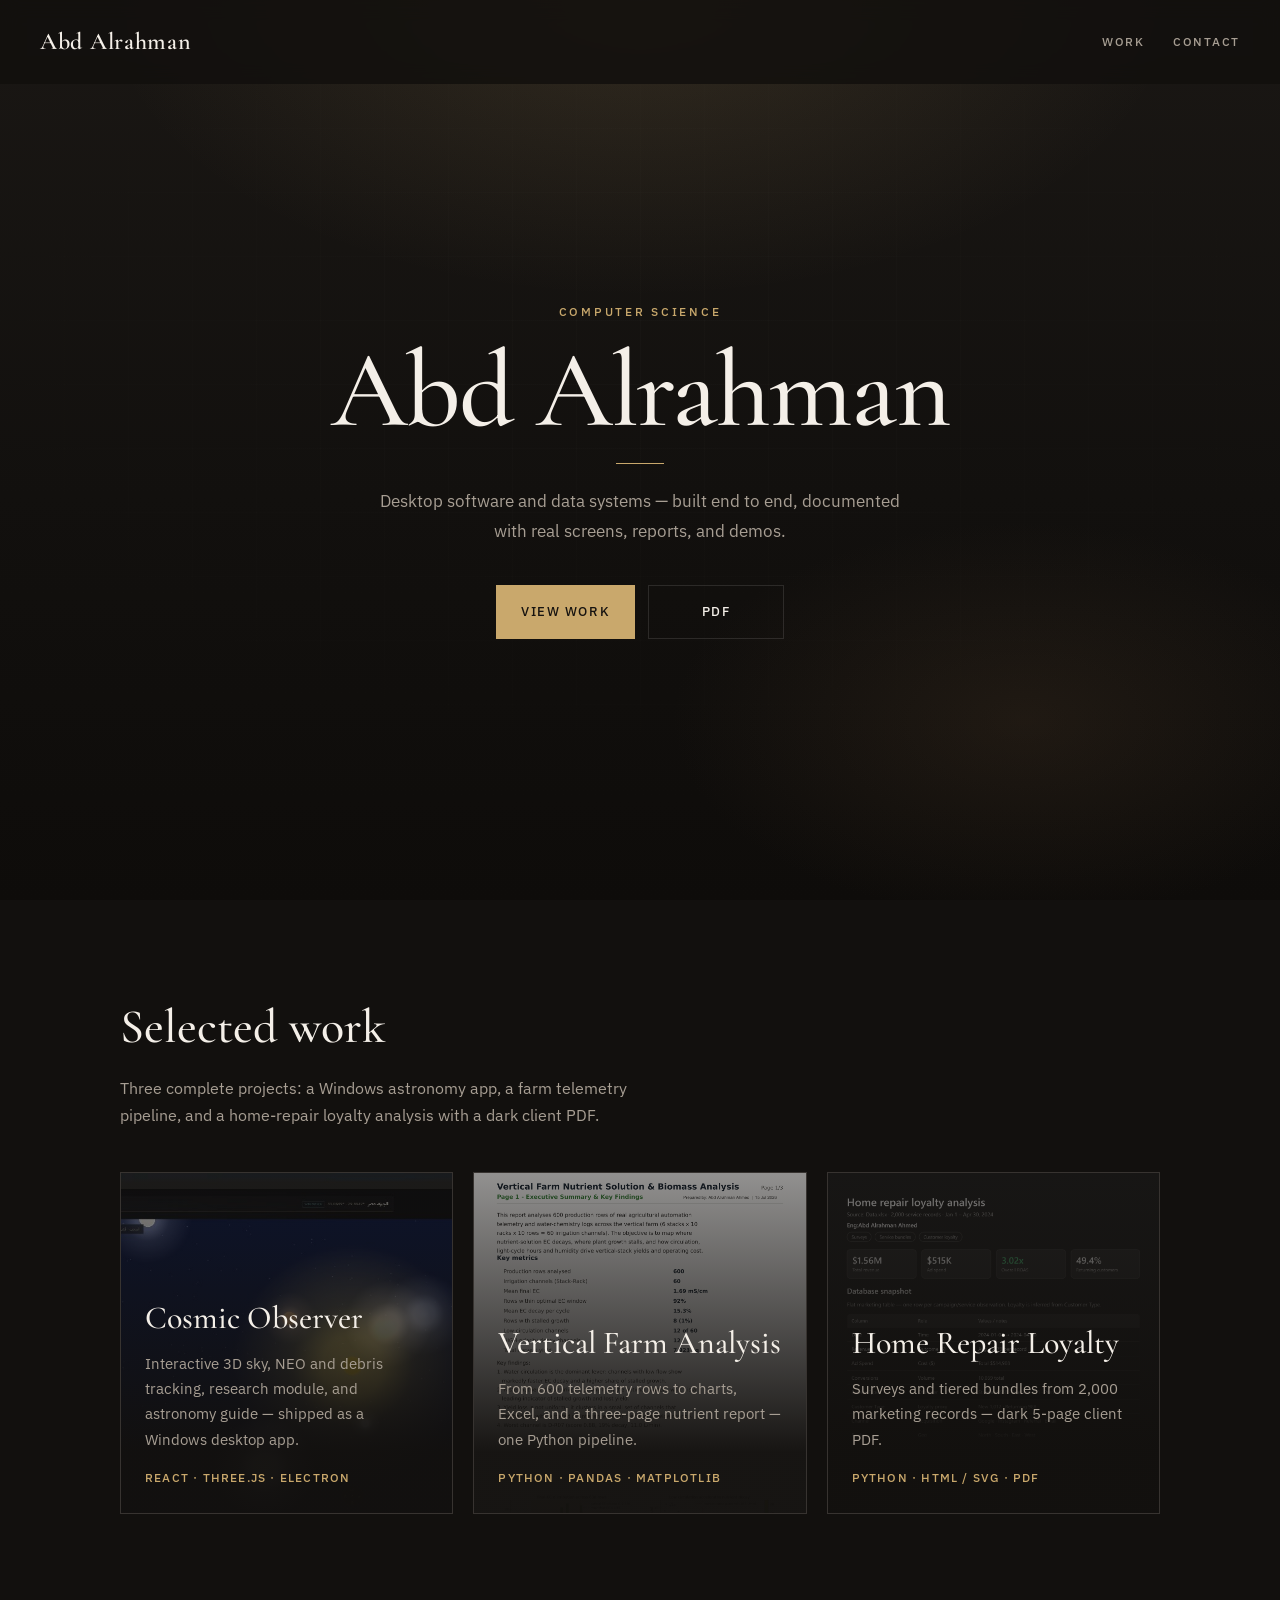
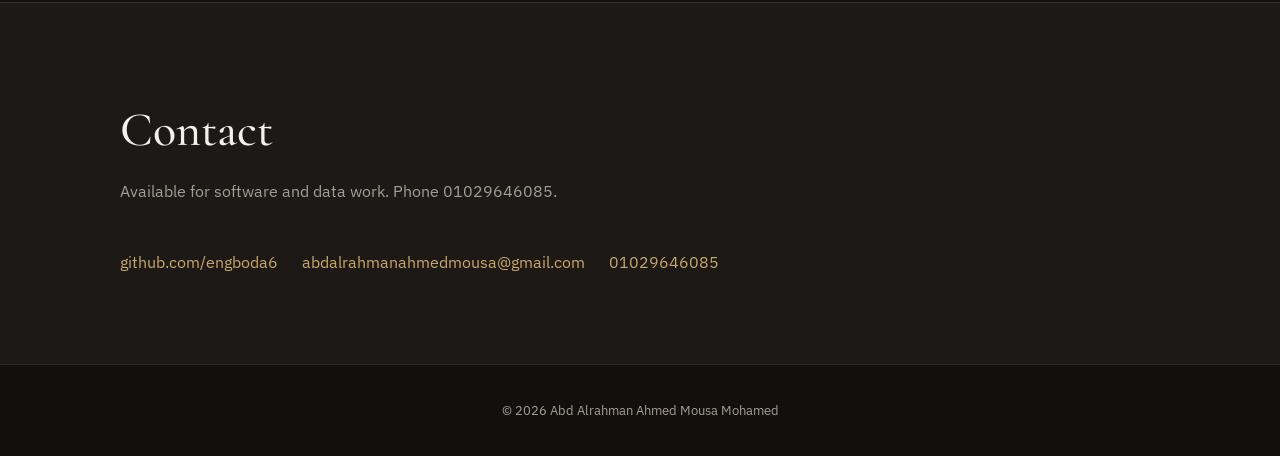
==== index.html @ b915a21d "Simplify CV PDF to skills and profile only. Remove project pages so the downloadable PDF stays a cle" ====
<!DOCTYPE html>
<html lang="en">
  <head>
    <meta charset="UTF-8" />
    <meta name="viewport" content="width=device-width, initial-scale=1.0" />
    <title>Abd Alrahman — Portfolio</title>
    <meta
      name="description"
      content="Abd Alrahman Ahmed — Computer Science. Cosmic Observer, Vertical Farm Analysis, and Home Repair Loyalty Analysis."
    />
    <link rel="stylesheet" href="assets/css/styles.css?v=5" />
  </head>
  <body>
    <header class="site-header">
      <a class="brand" href="index.html">Abd Alrahman</a>
      <nav class="nav" aria-label="Primary">
        <a href="#projects">Work</a>
        <a href="#contact">Contact</a>
      </nav>
    </header>

    <main>
      <section class="hero">
        <div class="hero-bg" aria-hidden="true"></div>
        <div class="hero-inner">
          <p class="hero-kicker">Computer Science</p>
          <h1 class="hero-brand">Abd Alrahman</h1>
          <p class="hero-lead">
            Desktop software and data systems — built end to end, documented with real screens,
            reports, and demos.
          </p>
          <div class="cta-row">
            <a class="btn btn-primary" href="#projects">View work</a>
            <a class="btn btn-ghost" href="Abd_Alrahman_CV.pdf?v=8" target="_blank" rel="noopener"
              >PDF</a
            >
          </div>
        </div>
      </section>

      <section class="section" id="projects">
        <div class="section-inner">
          <h2 class="section-title">Selected work</h2>
          <p class="section-lead">
            Three complete projects: a Windows astronomy app, a farm telemetry pipeline, and a
            home-repair loyalty analysis with a dark client PDF.
          </p>

          <div class="projects-grid projects-grid-3">
            <a class="project-link" href="projects/astronomy.html">
              <div
                class="project-visual astro has-photo"
                style="background-image: url('assets/images/astronomy/home.png')"
                aria-hidden="true"
              ></div>
              <div class="project-body">
                <h3>Cosmic Observer</h3>
                <p>
                  Interactive 3D sky, NEO and debris tracking, research module, and astronomy guide —
                  shipped as a Windows desktop app.
                </p>
                <span class="project-meta">React · Three.js · Electron</span>
              </div>
            </a>

            <a class="project-link" href="projects/data-analysis.html">
              <div
                class="project-visual data has-photo"
                style="background-image: url('assets/images/data-analysis/report-page1.png?v=3')"
                aria-hidden="true"
              ></div>
              <div class="project-body">
                <h3>Vertical Farm Analysis</h3>
                <p>
                  From 600 telemetry rows to charts, Excel, and a three-page nutrient report —
                  one Python pipeline.
                </p>
                <span class="project-meta">Python · pandas · matplotlib</span>
              </div>
            </a>

            <a class="project-link" href="projects/home-repair.html">
              <div
                class="project-visual data has-photo"
                style="background-image: url('assets/images/home-repair/page-01.png?v=1')"
                aria-hidden="true"
              ></div>
              <div class="project-body">
                <h3>Home Repair Loyalty</h3>
                <p>
                  Surveys and tiered bundles from 2,000 marketing records — dark 5-page client PDF.
                </p>
                <span class="project-meta">Python · HTML / SVG · PDF</span>
              </div>
            </a>
          </div>
        </div>
      </section>

      <section class="section contact" id="contact">
        <div class="section-inner">
          <h2 class="section-title">Contact</h2>
          <p class="section-lead">
            Available for software and data work. Phone 01029646085.
          </p>
          <div class="contact-links">
            <a href="https://github.com/engboda6" target="_blank" rel="noopener noreferrer"
              >github.com/engboda6</a
            >
            <a href="mailto:abdalrahmanahmedmousa@gmail.com">abdalrahmanahmedmousa@gmail.com</a>
            <a href="tel:+201029646085">01029646085</a>
          </div>
        </div>
      </section>
    </main>

    <footer class="site-footer">
      <p>© <span id="year"></span> Abd Alrahman Ahmed Mousa Mohamed</p>
    </footer>

    <script src="assets/js/main.js"></script>
  </body>
</html>
---- assets/css/styles.css ----
@import url("https://fonts.googleapis.com/css2?family=Cormorant+Garamond:ital,wght@0,500;0,600;1,500&family=IBM+Plex+Sans:wght@400;500;600&display=swap");

:root {
  --bg: #12100e;
  --bg-raised: #1c1916;
  --bg-soft: #26221e;
  --text: #f4efe8;
  --text-muted: #a79e93;
  --accent: #c9a86c;
  --accent-dim: rgba(201, 168, 108, 0.12);
  --line: rgba(244, 239, 232, 0.12);
  --max: 1040px;
  --font-display: "Cormorant Garamond", "Times New Roman", serif;
  --font-body: "IBM Plex Sans", "Segoe UI", sans-serif;
}

*,
*::before,
*::after {
  box-sizing: border-box;
}

html {
  scroll-behavior: smooth;
}

body {
  margin: 0;
  min-height: 100vh;
  font-family: var(--font-body);
  color: var(--text);
  background: var(--bg);
  line-height: 1.65;
  font-weight: 400;
}

img,
video {
  max-width: 100%;
  display: block;
}

a {
  color: inherit;
  text-decoration: none;
}

.site-header {
  position: fixed;
  inset: 0 0 auto;
  z-index: 20;
  display: flex;
  align-items: center;
  justify-content: space-between;
  padding: 1.35rem clamp(1.25rem, 4vw, 2.5rem);
  background: rgba(18, 16, 14, 0.85);
  backdrop-filter: blur(10px);
  border-bottom: 1px solid transparent;
}

.brand {
  font-family: var(--font-display);
  font-size: 1.5rem;
  font-weight: 600;
  letter-spacing: 0.03em;
}

.nav {
  display: flex;
  gap: 1.75rem;
  font-size: 0.78rem;
  font-weight: 500;
  letter-spacing: 0.14em;
  text-transform: uppercase;
  color: var(--text-muted);
}

.nav a:hover {
  color: var(--accent);
}

.hero {
  position: relative;
  min-height: 100vh;
  display: grid;
  place-items: center;
  padding: 7.5rem 1.5rem 5rem;
  overflow: hidden;
  isolation: isolate;
  text-align: center;
}

.hero-bg {
  position: absolute;
  inset: 0;
  z-index: -2;
  background:
    radial-gradient(ellipse 70% 55% at 50% 0%, rgba(201, 168, 108, 0.14), transparent 60%),
    radial-gradient(ellipse 50% 40% at 80% 80%, rgba(80, 60, 40, 0.25), transparent 55%),
    linear-gradient(180deg, #1a1714 0%, #12100e 55%, #0e0c0a 100%);
}

.hero-bg::after {
  content: "";
  position: absolute;
  inset: 0;
  background-image: linear-gradient(rgba(244, 239, 232, 0.03) 1px, transparent 1px),
    linear-gradient(90deg, rgba(244, 239, 232, 0.03) 1px, transparent 1px);
  background-size: 64px 64px;
  mask-image: radial-gradient(ellipse 70% 60% at 50% 40%, black, transparent);
  opacity: 0.5;
}

.stars {
  display: none;
}

.hero-inner {
  width: min(100%, 720px);
  margin: 0 auto;
  animation: fade-up 0.9s ease both;
}

@keyframes fade-up {
  from {
    opacity: 0;
    transform: translateY(14px);
  }
  to {
    opacity: 1;
    transform: translateY(0);
  }
}

.hero-kicker {
  margin: 0 0 1.1rem;
  color: var(--accent);
  font-size: 0.78rem;
  font-weight: 500;
  letter-spacing: 0.22em;
  text-transform: uppercase;
}

.hero-brand {
  font-family: var(--font-display);
  font-size: clamp(3.8rem, 11vw, 6.8rem);
  font-weight: 500;
  line-height: 0.95;
  margin: 0 0 1rem;
  letter-spacing: -0.02em;
}

.hero-brand::after {
  content: "";
  display: block;
  width: 48px;
  height: 1px;
  margin: 1.25rem auto 0;
  background: var(--accent);
}

.hero-lead {
  max-width: 34rem;
  margin: 1.4rem auto 2.4rem;
  color: var(--text-muted);
  font-size: 1.08rem;
  line-height: 1.75;
}

.cta-row {
  display: flex;
  flex-wrap: wrap;
  justify-content: center;
  gap: 0.8rem;
}

.btn {
  display: inline-flex;
  align-items: center;
  justify-content: center;
  min-width: 8.5rem;
  padding: 0.95rem 1.5rem;
  border-radius: 0;
  font-weight: 500;
  font-size: 0.82rem;
  letter-spacing: 0.12em;
  text-transform: uppercase;
  border: 1px solid transparent;
  transition: background 0.2s ease, color 0.2s ease, border-color 0.2s ease;
}

.btn-primary {
  background: var(--accent);
  color: #161310;
}

.btn-primary:hover {
  background: #d8b67c;
}

.btn-ghost {
  border-color: var(--line);
  color: var(--text);
  background: transparent;
}

.btn-ghost:hover {
  border-color: var(--accent);
  color: var(--accent);
}

.section {
  padding: 5.5rem clamp(1.25rem, 4vw, 2.5rem);
}

.section-inner {
  width: min(100%, var(--max));
  margin: 0 auto;
}

.section-title {
  font-family: var(--font-display);
  font-size: clamp(2.2rem, 4vw, 3rem);
  font-weight: 500;
  margin: 0 0 0.5rem;
}

.section-lead {
  margin: 0 0 2.75rem;
  color: var(--text-muted);
  max-width: 32rem;
  font-size: 1rem;
}

.projects-grid {
  display: grid;
  gap: 1.25rem;
}

@media (min-width: 820px) {
  .projects-grid {
    grid-template-columns: 1.1fr 0.9fr;
  }

  .projects-grid.projects-grid-3 {
    grid-template-columns: repeat(3, 1fr);
  }
}

@media (max-width: 819px) {
  .projects-grid.projects-grid-3 {
    grid-template-columns: 1fr;
  }
}

.project-link {
  display: block;
  position: relative;
  min-height: 340px;
  border: 1px solid var(--line);
  overflow: hidden;
  background: var(--bg-raised);
  transition: border-color 0.25s ease;
}

.project-link:hover {
  border-color: rgba(201, 168, 108, 0.45);
}

.project-visual {
  position: absolute;
  inset: 0;
  opacity: 0.55;
  transition: opacity 0.35s ease, transform 0.5s ease;
}

.project-link:hover .project-visual {
  opacity: 0.72;
  transform: scale(1.02);
}

.project-visual.astro,
.project-visual.data {
  background: var(--bg-soft);
}

.project-visual.has-photo {
  background-size: cover;
  background-position: top center;
  background-repeat: no-repeat;
  opacity: 0.62;
}

.project-link:hover .project-visual.has-photo {
  opacity: 0.8;
}

.project-body {
  position: relative;
  z-index: 1;
  display: flex;
  flex-direction: column;
  justify-content: flex-end;
  min-height: 340px;
  padding: 1.6rem 1.5rem;
  background: linear-gradient(to top, rgba(18, 16, 14, 0.97) 18%, rgba(18, 16, 14, 0.15) 100%);
  text-align: left;
}

.project-body h3 {
  font-family: var(--font-display);
  font-size: 2rem;
  margin: 0 0 0.4rem;
  font-weight: 500;
}

.project-body p {
  margin: 0 0 1rem;
  color: var(--text-muted);
  font-size: 0.95rem;
  max-width: 28rem;
}

.project-meta {
  color: var(--accent);
  font-size: 0.75rem;
  font-weight: 500;
  letter-spacing: 0.1em;
  text-transform: uppercase;
}

.contact {
  border-top: 1px solid var(--line);
  background: var(--bg-raised);
}

.contact-links {
  display: flex;
  flex-wrap: wrap;
  gap: 1.5rem;
  font-size: 1rem;
}

.contact-links a {
  color: var(--accent);
  border-bottom: 1px solid transparent;
}

.contact-links a:hover {
  border-bottom-color: var(--accent);
}

.site-footer {
  padding: 1.4rem;
  text-align: center;
  color: var(--text-muted);
  font-size: 0.8rem;
  border-top: 1px solid var(--line);
}

.page-hero {
  padding: 8rem clamp(1.25rem, 4vw, 2.5rem) 3.25rem;
  background: linear-gradient(180deg, #1a1714 0%, var(--bg) 100%);
  border-bottom: 1px solid var(--line);
}

.page-hero .crumb {
  color: var(--text-muted);
  font-size: 0.8rem;
  letter-spacing: 0.08em;
  text-transform: uppercase;
  margin-bottom: 1.1rem;
}

.page-hero .crumb a:hover {
  color: var(--accent);
}

.page-hero h1 {
  font-family: var(--font-display);
  font-size: clamp(2.6rem, 5vw, 3.8rem);
  margin: 0 0 1rem;
  line-height: 1.05;
  font-weight: 500;
}

.page-hero .desc {
  max-width: 40rem;
  margin: 0 0 1.5rem;
  color: var(--text-muted);
  font-size: 1.05rem;
}

.page-hero .cta-row {
  justify-content: flex-start;
}

.repo-card {
  display: block;
  padding: 1.35rem 1.4rem;
  border: 1px solid var(--line);
  background: var(--bg-raised);
  transition: border-color 0.2s ease;
}

.repo-card:hover {
  border-color: rgba(201, 168, 108, 0.45);
}

.repo-card strong {
  display: block;
  font-family: var(--font-display);
  font-size: 1.45rem;
  font-weight: 500;
  margin-bottom: 0.35rem;
}

.repo-card span {
  color: var(--text-muted);
  font-size: 0.92rem;
  word-break: break-all;
}

.note {
  margin: 1rem 0 0;
  color: var(--text-muted);
  font-size: 0.92rem;
  max-width: 42rem;
}

.note a,
a.link {
  color: var(--accent);
  font-weight: 500;
}

.note a:hover,
a.link:hover {
  text-decoration: underline;
}

.gallery img[src*=".png"] {
  object-fit: contain;
  background: #181818;
}

.content-block {
  padding: 3.25rem clamp(1.25rem, 4vw, 2.5rem) 0;
}

.content-block:last-of-type {
  padding-bottom: 4.5rem;
}

.block-inner {
  width: min(100%, var(--max));
  margin: 0 auto;
}

.block-inner h2 {
  font-family: var(--font-display);
  font-size: 2rem;
  margin: 0 0 1.25rem;
  font-weight: 500;
}

.tech-list,
.feature-list {
  display: flex;
  flex-wrap: wrap;
  gap: 0.55rem;
  list-style: none;
  margin: 0;
  padding: 0;
}

.tech-list li {
  padding: 0.4rem 0.75rem;
  border: 1px solid var(--line);
  background: transparent;
  color: var(--text-muted);
  font-size: 0.84rem;
  font-weight: 500;
}

.feature-list {
  display: grid;
  gap: 0.7rem;
}

@media (min-width: 640px) {
  .feature-list {
    grid-template-columns: 1fr 1fr;
  }
}

.feature-list li {
  padding: 0.95rem 1rem;
  border-left: 1px solid var(--accent);
  background: var(--bg-raised);
  color: var(--text-muted);
  font-size: 0.95rem;
}

.gallery {
  display: grid;
  gap: 1rem;
}

@media (min-width: 700px) {
  .gallery {
    grid-template-columns: 1fr 1fr;
  }

  .gallery.gallery-single {
    grid-template-columns: 1fr;
  }
}

.gallery.gallery-single img {
  aspect-ratio: 16 / 9;
  object-fit: cover;
  object-position: top center;
}

.gallery figure {
  margin: 0;
  border: 1px solid var(--line);
  overflow: hidden;
  background: var(--bg-raised);
}

.gallery figure:hover {
  border-color: rgba(201, 168, 108, 0.4);
}

.gallery img {
  width: 100%;
  aspect-ratio: 16 / 10;
  object-fit: cover;
  background: #1a1714;
}

.gallery figcaption {
  padding: 0.8rem 1rem;
  font-size: 0.85rem;
  color: var(--text-muted);
  border-top: 1px solid var(--line);
}

.demo-box {
  border: 1px solid var(--line);
  background: var(--bg-raised);
  overflow: hidden;
}

.demo-box video {
  width: 100%;
  aspect-ratio: 16 / 9;
  background: #0a0908;
}

.demo-fallback {
  display: grid;
  place-items: center;
  min-height: 240px;
  padding: 2rem;
  text-align: center;
  color: var(--text-muted);
}

.demo-fallback strong {
  display: block;
  color: var(--text);
  margin-bottom: 0.5rem;
  font-family: var(--font-display);
  font-size: 1.5rem;
  font-weight: 500;
}

.back-row {
  margin-top: 2rem;
}
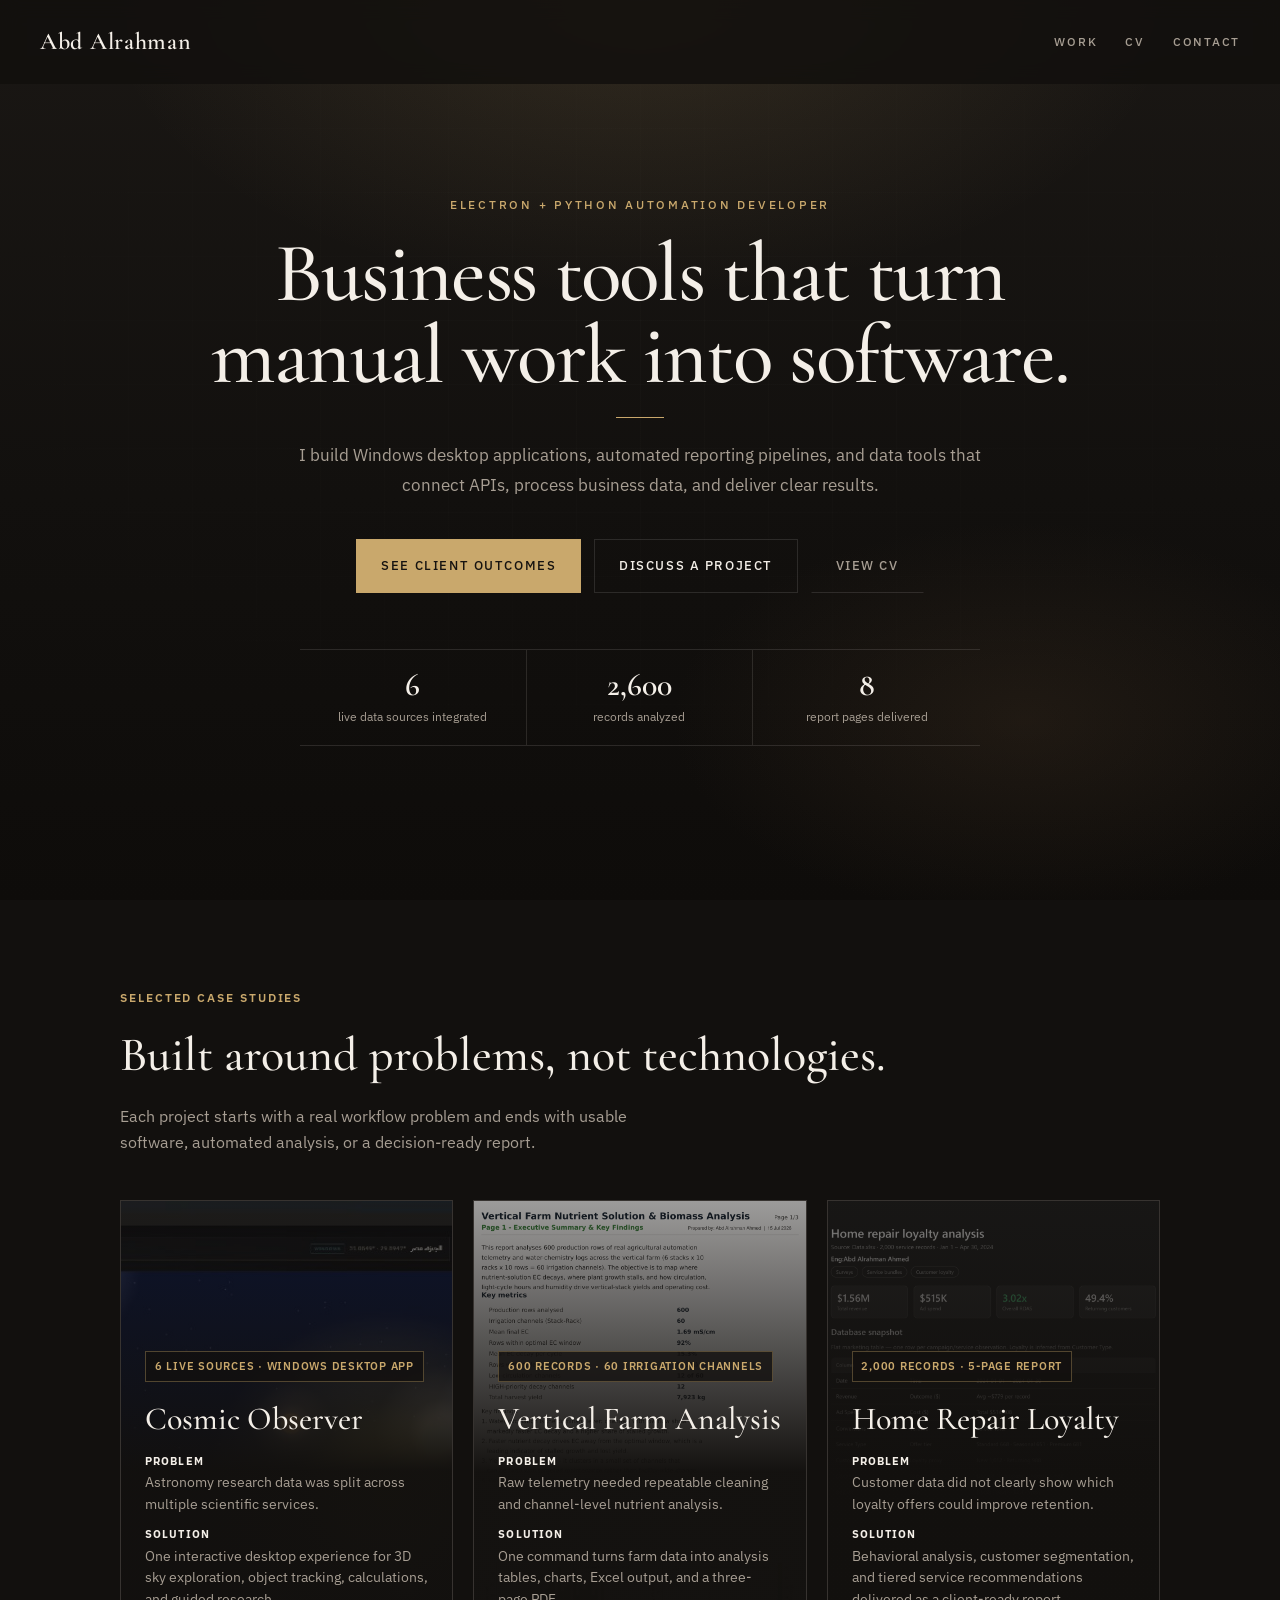
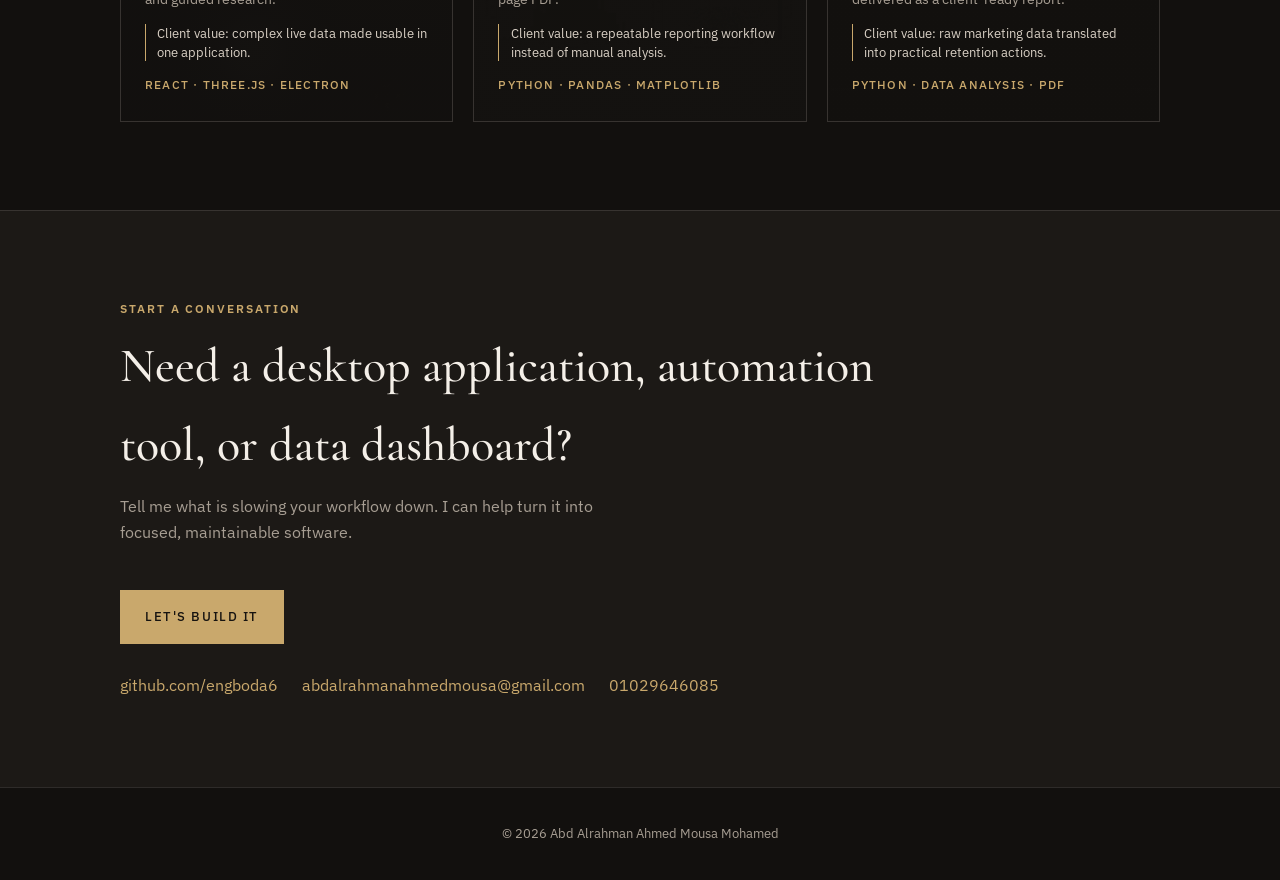
==== commit 793d246d: "Refocus portfolio on measurable client outcomes Present the work as problem-solution-result case stu" ====
--- a/index.html
+++ b/index.html
@@ -3,18 +3,29 @@
   <head>
     <meta charset="UTF-8" />
     <meta name="viewport" content="width=device-width, initial-scale=1.0" />
-    <title>Abd Alrahman — Portfolio</title>
+    <title>Abd Alrahman — Electron &amp; Python Automation Developer</title>
     <meta
       name="description"
-      content="Abd Alrahman Ahmed — Computer Science. Cosmic Observer, Vertical Farm Analysis, and Home Repair Loyalty Analysis."
+      content="Desktop applications, data automation, API integrations, and reporting tools built with Electron, Node.js, and Python."
     />
-    <link rel="stylesheet" href="assets/css/styles.css?v=5" />
+    <link rel="stylesheet" href="assets/css/styles.css?v=6" />
+    <!-- Google tag (gtag.js) -->
+    <script async src="https://www.googletagmanager.com/gtag/js?id=G-Q4Y68K6PB9"></script>
+    <script>
+      window.dataLayer = window.dataLayer || [];
+      function gtag() {
+        dataLayer.push(arguments);
+      }
+      gtag("js", new Date());
+      gtag("config", "G-Q4Y68K6PB9");
+    </script>
   </head>
   <body>
     <header class="site-header">
       <a class="brand" href="index.html">Abd Alrahman</a>
       <nav class="nav" aria-label="Primary">
         <a href="#projects">Work</a>
+        <a href="Abd_Alrahman_Job_CV.pdf?v=2" target="_blank" rel="noopener">CV</a>
         <a href="#contact">Contact</a>
       </nav>
     </header>
@@ -23,27 +34,34 @@
       <section class="hero">
         <div class="hero-bg" aria-hidden="true"></div>
         <div class="hero-inner">
-          <p class="hero-kicker">Computer Science</p>
-          <h1 class="hero-brand">Abd Alrahman</h1>
+          <p class="hero-kicker">Electron + Python Automation Developer</p>
+          <h1 class="hero-brand">Business tools that turn manual work into software.</h1>
           <p class="hero-lead">
-            Desktop software and data systems — built end to end, documented with real screens,
-            reports, and demos.
+            I build Windows desktop applications, automated reporting pipelines, and data tools
+            that connect APIs, process business data, and deliver clear results.
           </p>
           <div class="cta-row">
-            <a class="btn btn-primary" href="#projects">View work</a>
-            <a class="btn btn-ghost" href="Abd_Alrahman_CV.pdf?v=8" target="_blank" rel="noopener"
-              >PDF</a
+            <a class="btn btn-primary" href="#projects">See client outcomes</a>
+            <a class="btn btn-ghost" href="#contact">Discuss a project</a>
+            <a class="btn btn-text" href="Abd_Alrahman_Job_CV.pdf?v=2" target="_blank" rel="noopener"
+              >View CV</a
             >
+          </div>
+          <div class="proof-grid" aria-label="Project results">
+            <div><strong>6</strong><span>live data sources integrated</span></div>
+            <div><strong>2,600</strong><span>records analyzed</span></div>
+            <div><strong>8</strong><span>report pages delivered</span></div>
           </div>
         </div>
       </section>
 
       <section class="section" id="projects">
         <div class="section-inner">
-          <h2 class="section-title">Selected work</h2>
+          <p class="section-eyebrow">Selected case studies</p>
+          <h2 class="section-title">Built around problems, not technologies.</h2>
           <p class="section-lead">
-            Three complete projects: a Windows astronomy app, a farm telemetry pipeline, and a
-            home-repair loyalty analysis with a dark client PDF.
+            Each project starts with a real workflow problem and ends with usable software,
+            automated analysis, or a decision-ready report.
           </p>
 
           <div class="projects-grid projects-grid-3">
@@ -54,11 +72,11 @@
                 aria-hidden="true"
               ></div>
               <div class="project-body">
+                <span class="project-outcome">6 live sources · Windows desktop app</span>
                 <h3>Cosmic Observer</h3>
-                <p>
-                  Interactive 3D sky, NEO and debris tracking, research module, and astronomy guide —
-                  shipped as a Windows desktop app.
-                </p>
+                <p><strong>Problem</strong> Astronomy research data was split across multiple scientific services.</p>
+                <p><strong>Solution</strong> One interactive desktop experience for 3D sky exploration, object tracking, calculations, and guided research.</p>
+                <span class="project-value">Client value: complex live data made usable in one application.</span>
                 <span class="project-meta">React · Three.js · Electron</span>
               </div>
             </a>
@@ -70,11 +88,11 @@
                 aria-hidden="true"
               ></div>
               <div class="project-body">
+                <span class="project-outcome">600 records · 60 irrigation channels</span>
                 <h3>Vertical Farm Analysis</h3>
-                <p>
-                  From 600 telemetry rows to charts, Excel, and a three-page nutrient report —
-                  one Python pipeline.
-                </p>
+                <p><strong>Problem</strong> Raw telemetry needed repeatable cleaning and channel-level nutrient analysis.</p>
+                <p><strong>Solution</strong> One command turns farm data into analysis tables, charts, Excel output, and a three-page PDF.</p>
+                <span class="project-value">Client value: a repeatable reporting workflow instead of manual analysis.</span>
                 <span class="project-meta">Python · pandas · matplotlib</span>
               </div>
             </a>
@@ -86,11 +104,12 @@
                 aria-hidden="true"
               ></div>
               <div class="project-body">
+                <span class="project-outcome">2,000 records · 5-page report</span>
                 <h3>Home Repair Loyalty</h3>
-                <p>
-                  Surveys and tiered bundles from 2,000 marketing records — dark 5-page client PDF.
-                </p>
-                <span class="project-meta">Python · HTML / SVG · PDF</span>
+                <p><strong>Problem</strong> Customer data did not clearly show which loyalty offers could improve retention.</p>
+                <p><strong>Solution</strong> Behavioral analysis, customer segmentation, and tiered service recommendations delivered as a client-ready report.</p>
+                <span class="project-value">Client value: raw marketing data translated into practical retention actions.</span>
+                <span class="project-meta">Python · Data Analysis · PDF</span>
               </div>
             </a>
           </div>
@@ -99,10 +118,17 @@
 
       <section class="section contact" id="contact">
         <div class="section-inner">
-          <h2 class="section-title">Contact</h2>
+          <p class="section-eyebrow">Start a conversation</p>
+          <h2 class="section-title">Need a desktop application, automation tool, or data dashboard?</h2>
           <p class="section-lead">
-            Available for software and data work. Phone 01029646085.
+            Tell me what is slowing your workflow down. I can help turn it into focused,
+            maintainable software.
           </p>
+          <a
+            class="btn btn-primary contact-cta"
+            href="mailto:abdalrahmanahmedmousa@gmail.com?subject=Project%20inquiry"
+            >Let's build it</a
+          >
           <div class="contact-links">
             <a href="https://github.com/engboda6" target="_blank" rel="noopener noreferrer"
               >github.com/engboda6</a
--- a/assets/css/styles.css
+++ b/assets/css/styles.css
@@ -116,7 +116,7 @@
 }
 
 .hero-inner {
-  width: min(100%, 720px);
+  width: min(100%, 900px);
   margin: 0 auto;
   animation: fade-up 0.9s ease both;
 }
@@ -143,9 +143,9 @@
 
 .hero-brand {
   font-family: var(--font-display);
-  font-size: clamp(3.8rem, 11vw, 6.8rem);
-  font-weight: 500;
-  line-height: 0.95;
+  font-size: clamp(3.25rem, 7vw, 5.25rem);
+  font-weight: 500;
+  line-height: 0.98;
   margin: 0 0 1rem;
   letter-spacing: -0.02em;
 }
@@ -160,7 +160,7 @@
 }
 
 .hero-lead {
-  max-width: 34rem;
+  max-width: 43rem;
   margin: 1.4rem auto 2.4rem;
   color: var(--text-muted);
   font-size: 1.08rem;
@@ -209,6 +209,54 @@
   color: var(--accent);
 }
 
+.btn-text {
+  min-width: auto;
+  color: var(--text-muted);
+  border-bottom-color: var(--line);
+}
+
+.btn-text:hover {
+  color: var(--accent);
+  border-bottom-color: var(--accent);
+}
+
+.proof-grid {
+  display: grid;
+  grid-template-columns: repeat(3, 1fr);
+  max-width: 680px;
+  margin: 3.5rem auto 0;
+  border-top: 1px solid var(--line);
+  border-bottom: 1px solid var(--line);
+}
+
+.proof-grid div {
+  padding: 1.2rem 1rem;
+  border-right: 1px solid var(--line);
+}
+
+.proof-grid div:last-child {
+  border-right: 0;
+}
+
+.proof-grid strong,
+.proof-grid span {
+  display: block;
+}
+
+.proof-grid strong {
+  color: var(--text);
+  font-family: var(--font-display);
+  font-size: 2rem;
+  font-weight: 600;
+  line-height: 1;
+}
+
+.proof-grid span {
+  margin-top: 0.35rem;
+  color: var(--text-muted);
+  font-size: 0.74rem;
+}
+
 .section {
   padding: 5.5rem clamp(1.25rem, 4vw, 2.5rem);
 }
@@ -225,6 +273,15 @@
   margin: 0 0 0.5rem;
 }
 
+.section-eyebrow {
+  margin: 0 0 0.5rem;
+  color: var(--accent);
+  font-size: 0.75rem;
+  font-weight: 600;
+  letter-spacing: 0.16em;
+  text-transform: uppercase;
+}
+
 .section-lead {
   margin: 0 0 2.75rem;
   color: var(--text-muted);
@@ -256,7 +313,7 @@
 .project-link {
   display: block;
   position: relative;
-  min-height: 340px;
+  min-height: 520px;
   border: 1px solid var(--line);
   overflow: hidden;
   background: var(--bg-raised);
@@ -301,9 +358,9 @@
   display: flex;
   flex-direction: column;
   justify-content: flex-end;
-  min-height: 340px;
+  min-height: 520px;
   padding: 1.6rem 1.5rem;
-  background: linear-gradient(to top, rgba(18, 16, 14, 0.97) 18%, rgba(18, 16, 14, 0.15) 100%);
+  background: linear-gradient(to top, rgba(18, 16, 14, 0.99) 48%, rgba(18, 16, 14, 0.08) 100%);
   text-align: left;
 }
 
@@ -315,10 +372,43 @@
 }
 
 .project-body p {
-  margin: 0 0 1rem;
-  color: var(--text-muted);
-  font-size: 0.95rem;
+  margin: 0 0 0.7rem;
+  color: var(--text-muted);
+  font-size: 0.86rem;
+  line-height: 1.55;
   max-width: 28rem;
+}
+
+.project-body p strong {
+  display: block;
+  margin-bottom: 0.15rem;
+  color: var(--text);
+  font-size: 0.7rem;
+  letter-spacing: 0.1em;
+  text-transform: uppercase;
+}
+
+.project-outcome {
+  align-self: flex-start;
+  margin-bottom: 0.7rem;
+  padding: 0.35rem 0.55rem;
+  color: var(--accent);
+  background: rgba(18, 16, 14, 0.8);
+  border: 1px solid rgba(201, 168, 108, 0.35);
+  font-size: 0.67rem;
+  font-weight: 600;
+  letter-spacing: 0.07em;
+  text-transform: uppercase;
+}
+
+.project-value {
+  display: block;
+  margin: 0.2rem 0 0.9rem;
+  padding-left: 0.7rem;
+  color: #d9d0c5;
+  border-left: 1px solid var(--accent);
+  font-size: 0.79rem;
+  line-height: 1.45;
 }
 
 .project-meta {
@@ -339,6 +429,82 @@
   flex-wrap: wrap;
   gap: 1.5rem;
   font-size: 1rem;
+  margin-top: 1.75rem;
+}
+
+.contact .section-title {
+  max-width: 760px;
+}
+
+.contact-cta {
+  min-width: 10rem;
+}
+
+@media (max-width: 600px) {
+  .site-header {
+    padding: 1rem;
+  }
+
+  .brand {
+    font-size: 1.25rem;
+  }
+
+  .nav {
+    gap: 0.8rem;
+    font-size: 0.64rem;
+  }
+
+  .hero {
+    min-height: auto;
+    padding: 8.5rem 1.1rem 4rem;
+  }
+
+  .hero-kicker {
+    max-width: 18rem;
+    margin-inline: auto;
+    line-height: 1.6;
+  }
+
+  .hero-brand {
+    font-size: clamp(2.75rem, 14vw, 3.6rem);
+  }
+
+  .hero-lead {
+    font-size: 0.98rem;
+  }
+
+  .cta-row {
+    flex-direction: column;
+    align-items: center;
+  }
+
+  .btn {
+    width: min(100%, 19rem);
+  }
+
+  .btn-text {
+    width: auto;
+  }
+
+  .proof-grid {
+    grid-template-columns: 1fr;
+    max-width: 320px;
+    margin-top: 2.5rem;
+  }
+
+  .proof-grid div {
+    border-right: 0;
+    border-bottom: 1px solid var(--line);
+  }
+
+  .proof-grid div:last-child {
+    border-bottom: 0;
+  }
+
+  .project-link,
+  .project-body {
+    min-height: 500px;
+  }
 }
 
 .contact-links a {
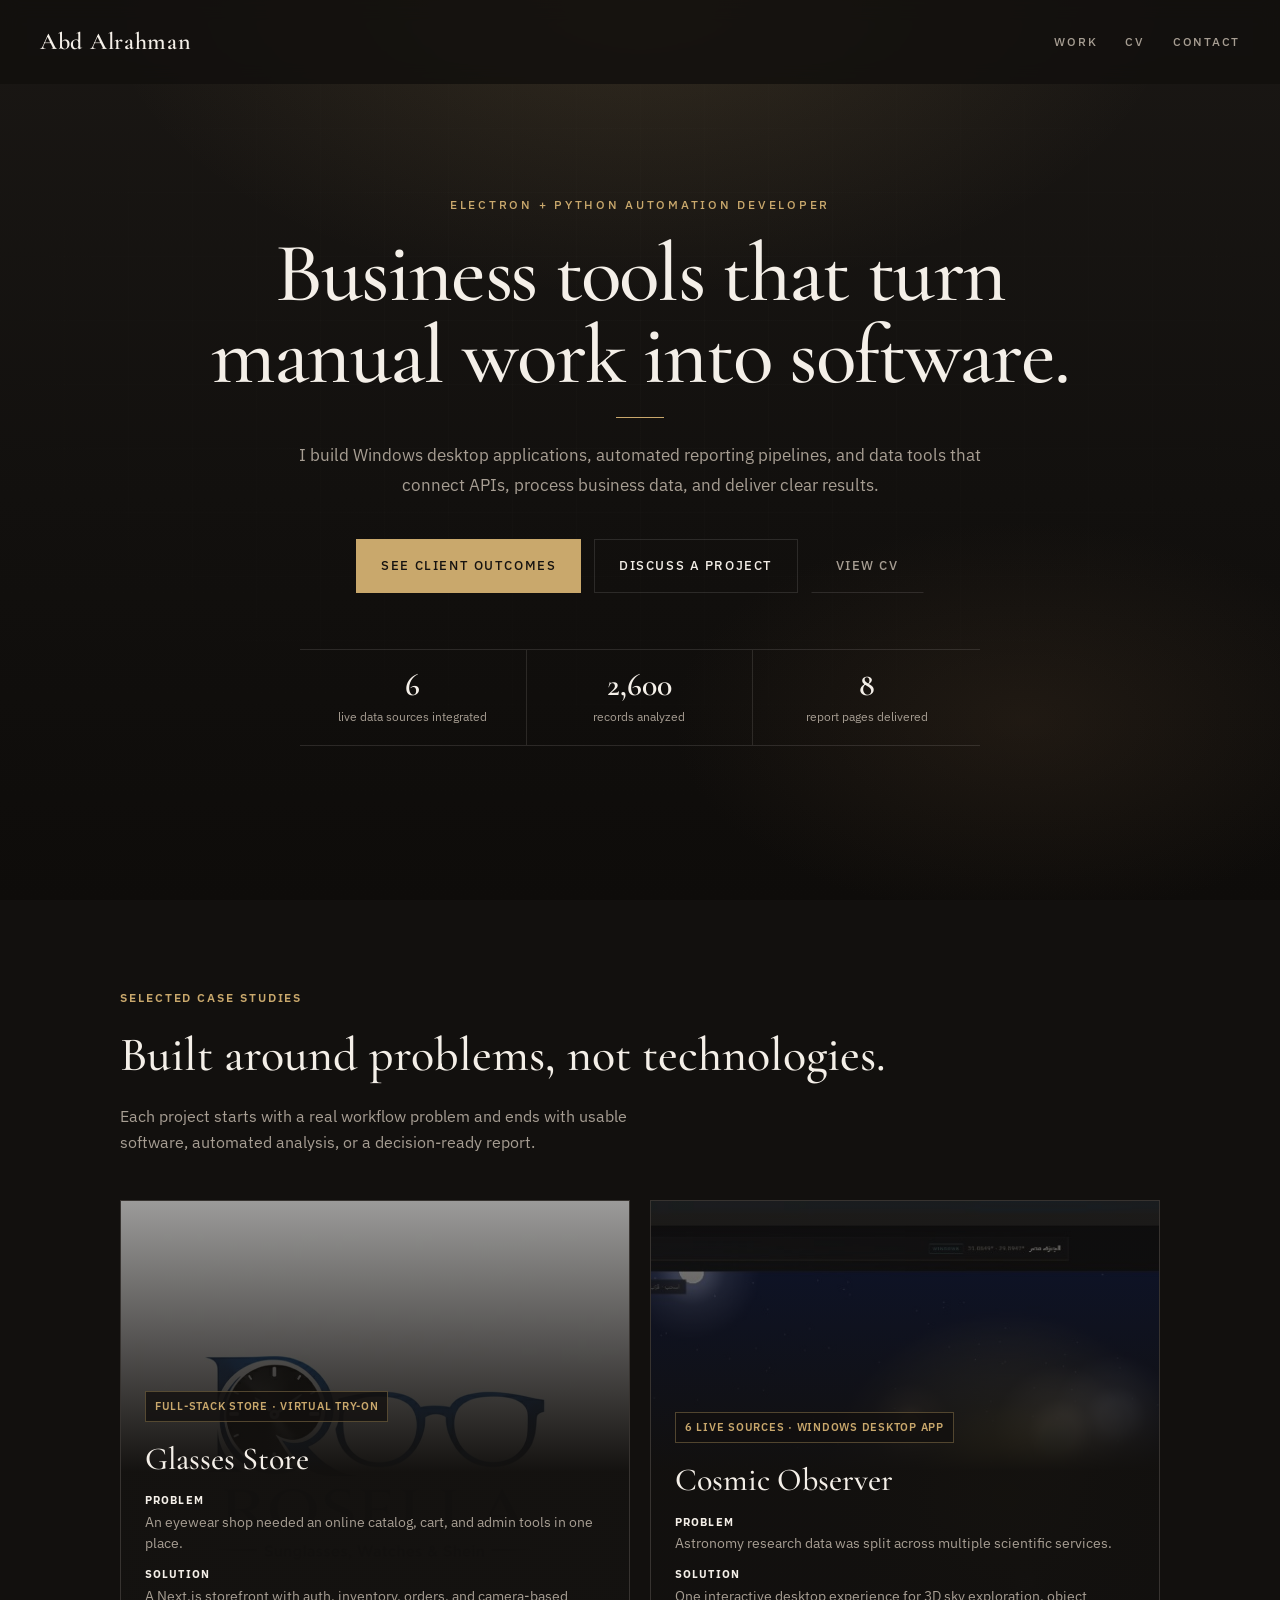
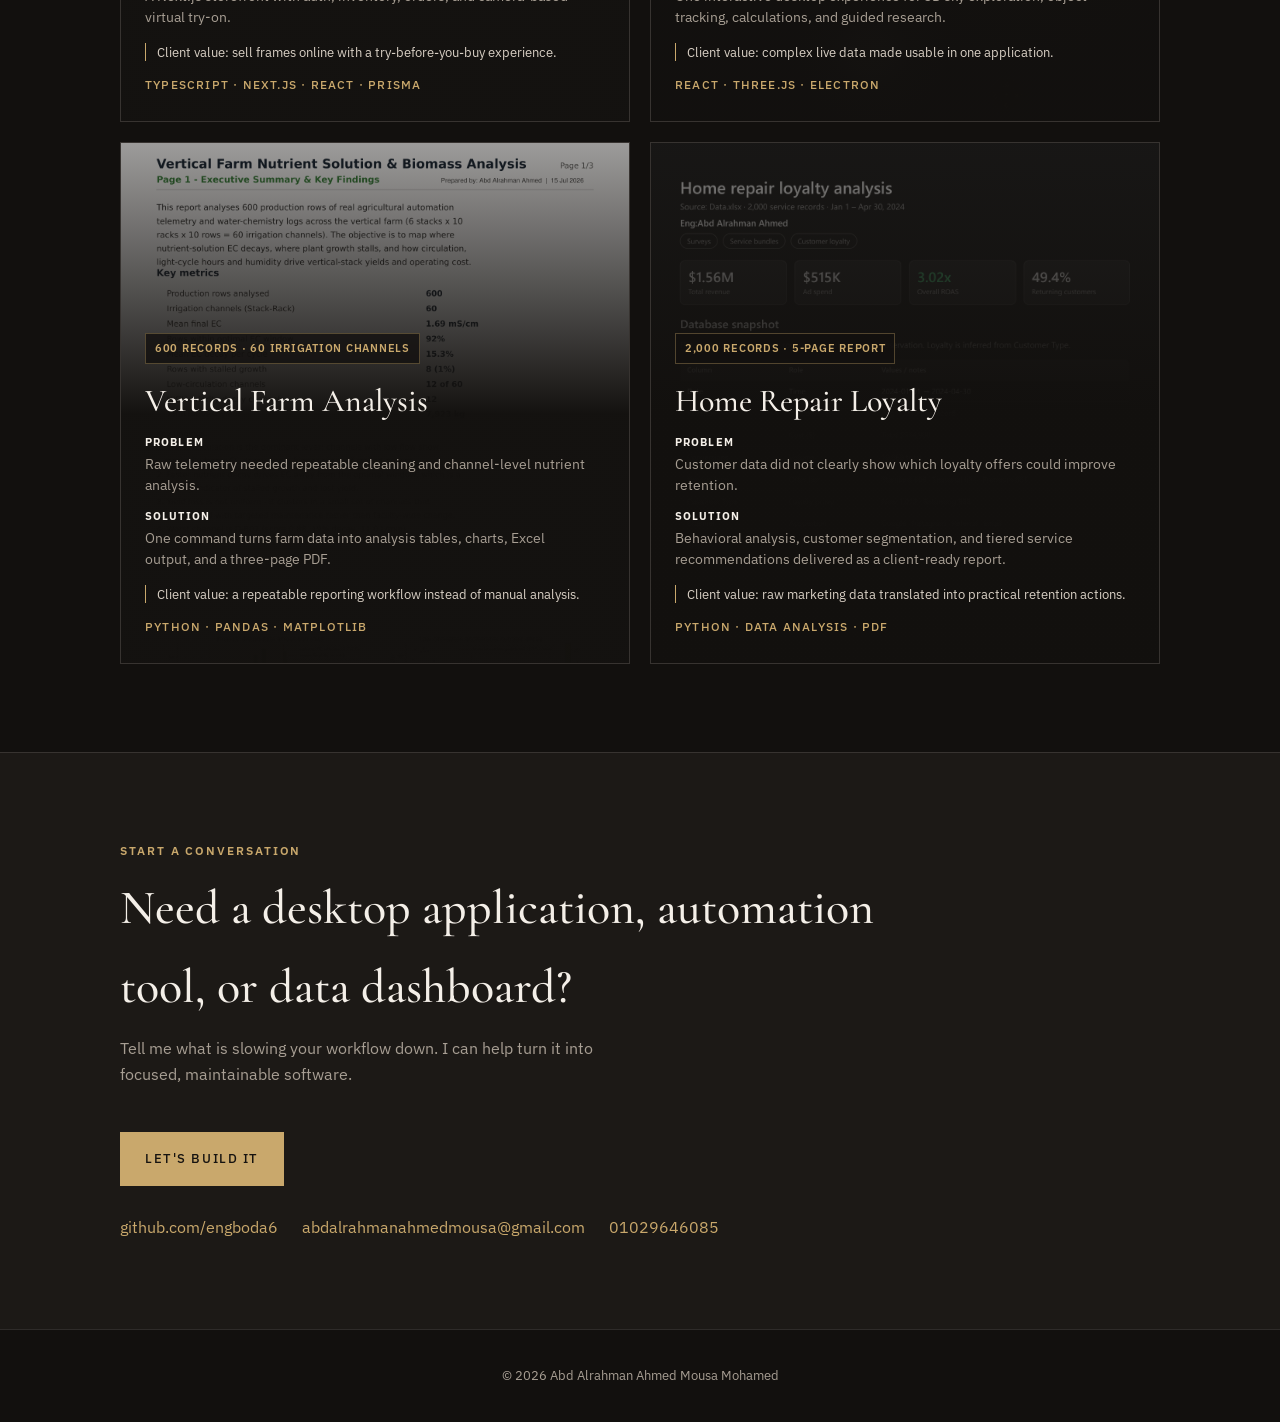
==== commit e9cb7ecd: "Add Glasses Store project to portfolio. Co-authored-by: Cursor <cursoragent@cursor.com>" ====
--- a/index.html
+++ b/index.html
@@ -8,7 +8,7 @@
       name="description"
       content="Desktop applications, data automation, API integrations, and reporting tools built with Electron, Node.js, and Python."
     />
-    <link rel="stylesheet" href="assets/css/styles.css?v=6" />
+    <link rel="stylesheet" href="assets/css/styles.css?v=7" />
     <!-- Google tag (gtag.js) -->
     <script async src="https://www.googletagmanager.com/gtag/js?id=G-Q4Y68K6PB9"></script>
     <script>
@@ -64,7 +64,23 @@
             automated analysis, or a decision-ready report.
           </p>
 
-          <div class="projects-grid projects-grid-3">
+          <div class="projects-grid projects-grid-4">
+            <a class="project-link" href="projects/glasses-store.html">
+              <div
+                class="project-visual data has-photo"
+                style="background-image: url('assets/images/glasses-store/hero.jpg')"
+                aria-hidden="true"
+              ></div>
+              <div class="project-body">
+                <span class="project-outcome">Full-stack store · Virtual try-on</span>
+                <h3>Glasses Store</h3>
+                <p><strong>Problem</strong> An eyewear shop needed an online catalog, cart, and admin tools in one place.</p>
+                <p><strong>Solution</strong> A Next.js storefront with auth, inventory, orders, and camera-based virtual try-on.</p>
+                <span class="project-value">Client value: sell frames online with a try-before-you-buy experience.</span>
+                <span class="project-meta">TypeScript · Next.js · React · Prisma</span>
+              </div>
+            </a>
+
             <a class="project-link" href="projects/astronomy.html">
               <div
                 class="project-visual astro has-photo"
--- a/assets/css/styles.css
+++ b/assets/css/styles.css
@@ -302,10 +302,15 @@
   .projects-grid.projects-grid-3 {
     grid-template-columns: repeat(3, 1fr);
   }
+
+  .projects-grid.projects-grid-4 {
+    grid-template-columns: repeat(2, 1fr);
+  }
 }
 
 @media (max-width: 819px) {
-  .projects-grid.projects-grid-3 {
+  .projects-grid.projects-grid-3,
+  .projects-grid.projects-grid-4 {
     grid-template-columns: 1fr;
   }
 }
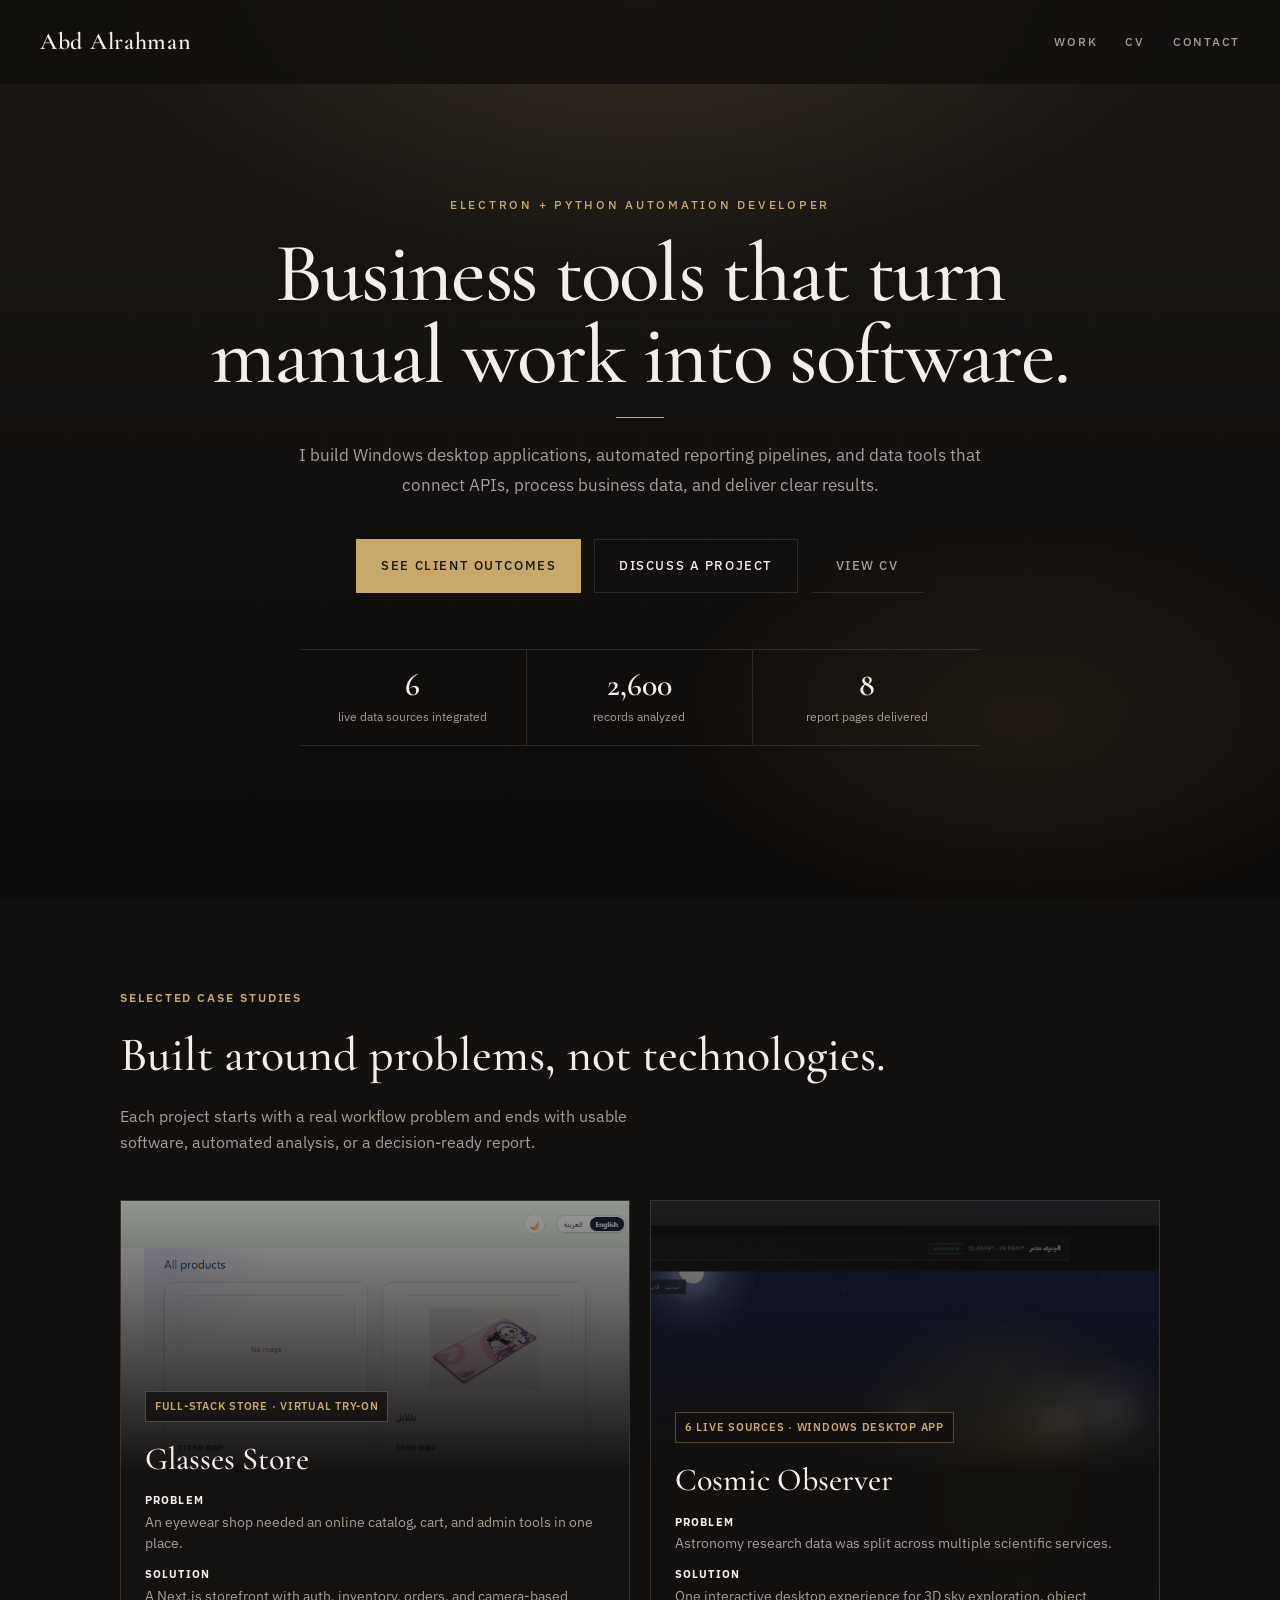
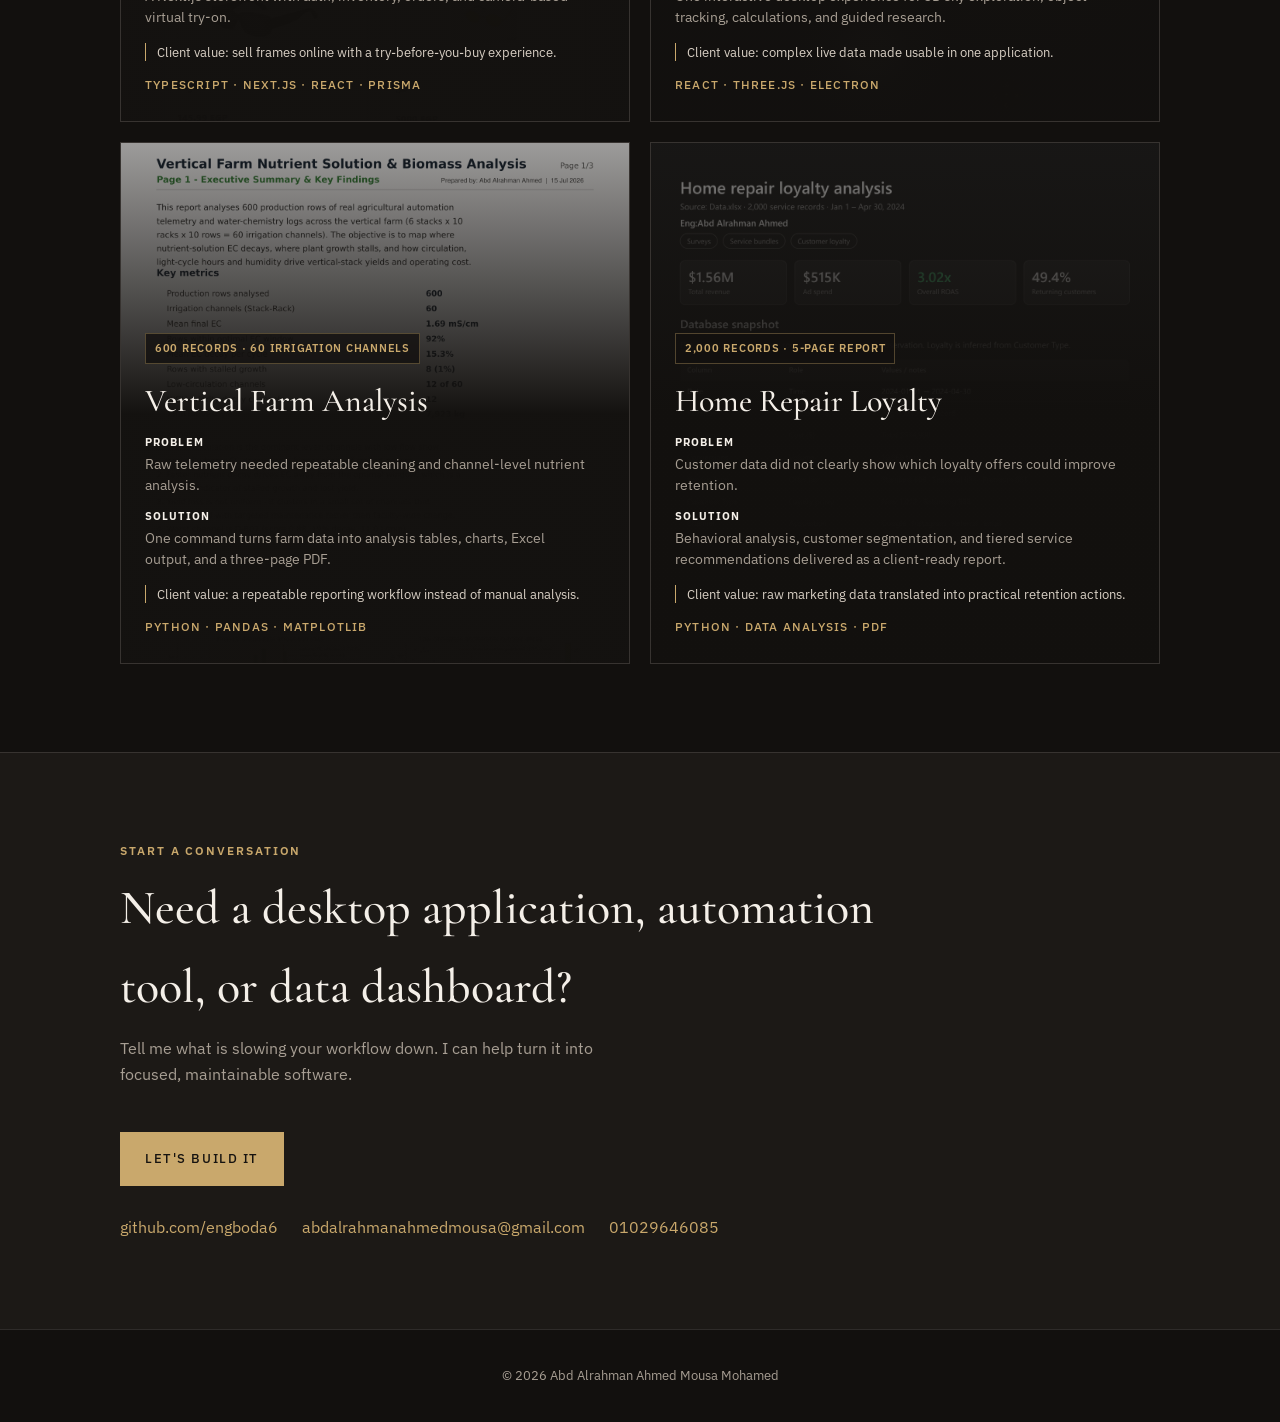
==== commit c9499944: "Add live HTML page screenshots for Glasses Store. Co-authored-by: Cursor <cursoragent@cursor.com>" ====
--- a/index.html
+++ b/index.html
@@ -8,7 +8,7 @@
       name="description"
       content="Desktop applications, data automation, API integrations, and reporting tools built with Electron, Node.js, and Python."
     />
-    <link rel="stylesheet" href="assets/css/styles.css?v=7" />
+    <link rel="stylesheet" href="assets/css/styles.css?v=8" />
     <!-- Google tag (gtag.js) -->
     <script async src="https://www.googletagmanager.com/gtag/js?id=G-Q4Y68K6PB9"></script>
     <script>
@@ -68,7 +68,7 @@
             <a class="project-link" href="projects/glasses-store.html">
               <div
                 class="project-visual data has-photo"
-                style="background-image: url('assets/images/glasses-store/hero.jpg')"
+                style="background-image: url('assets/images/glasses-store/home.png?v=1')"
                 aria-hidden="true"
               ></div>
               <div class="project-body">
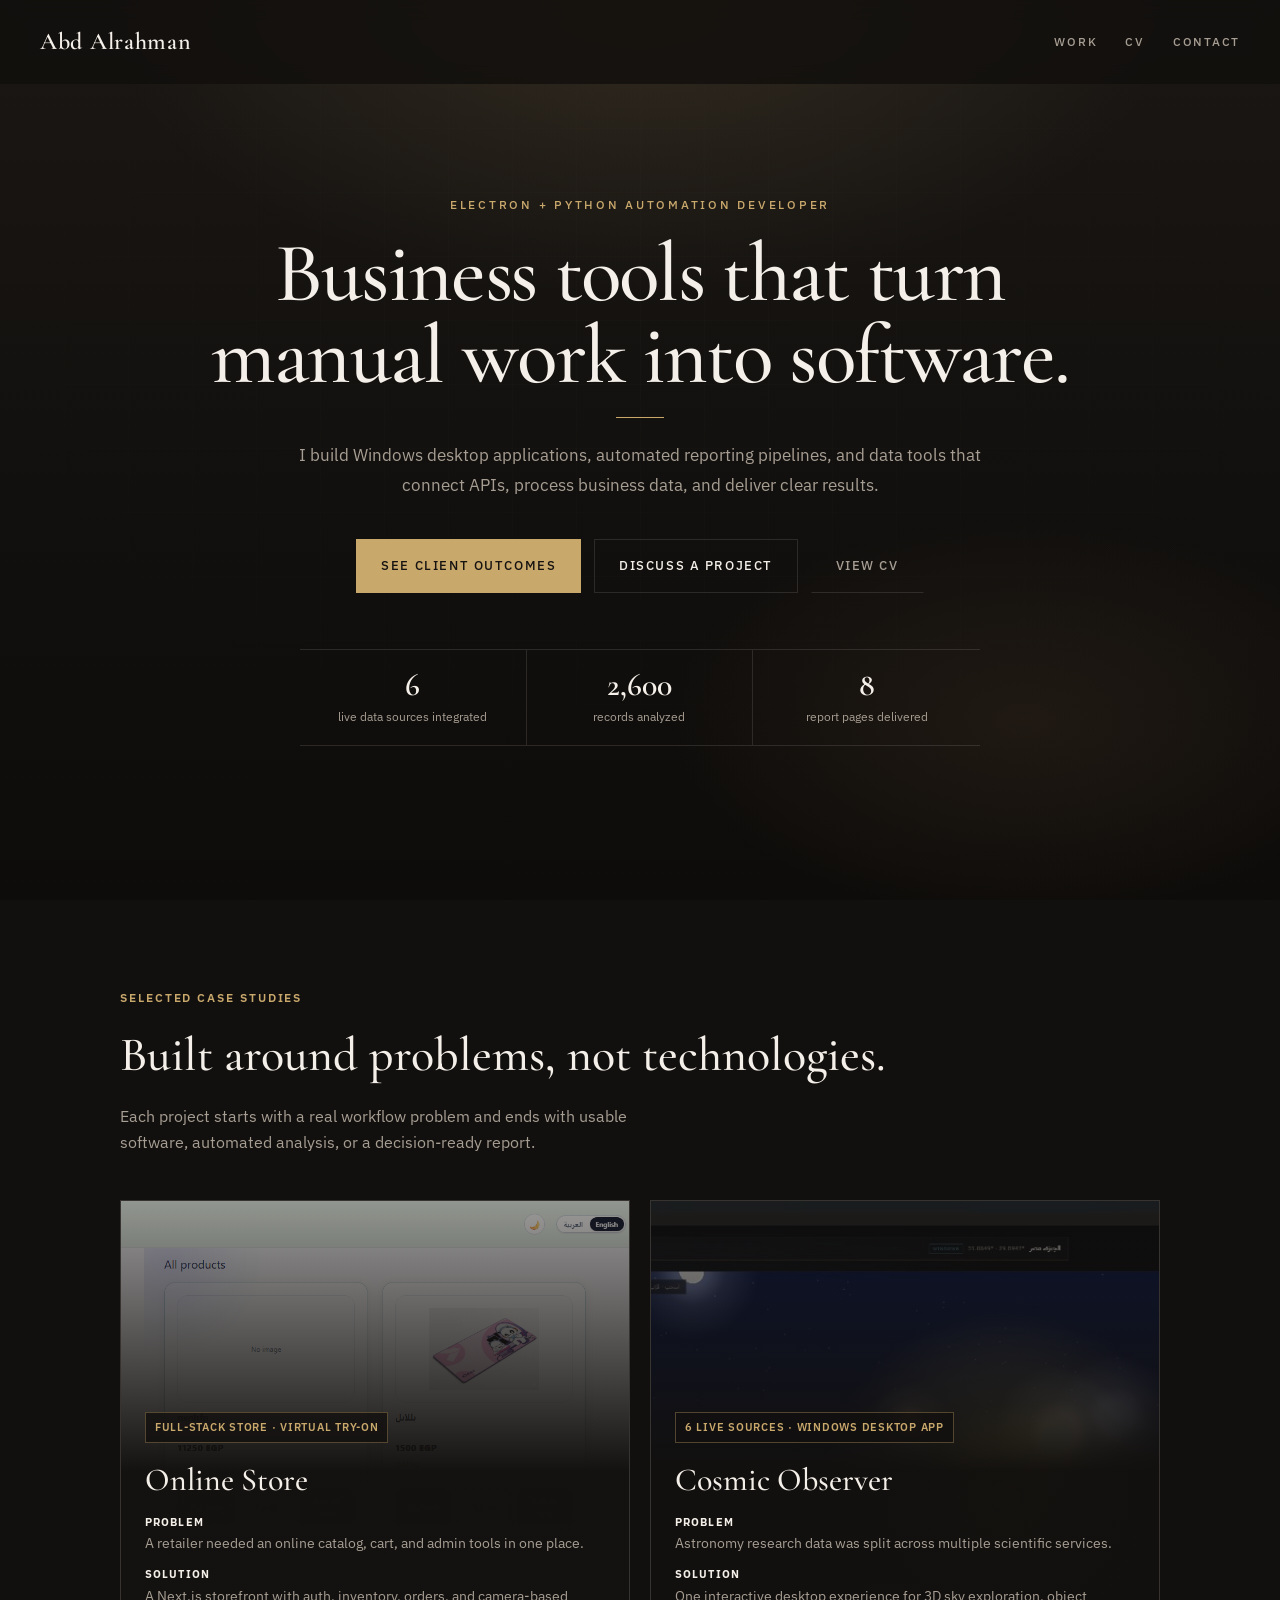
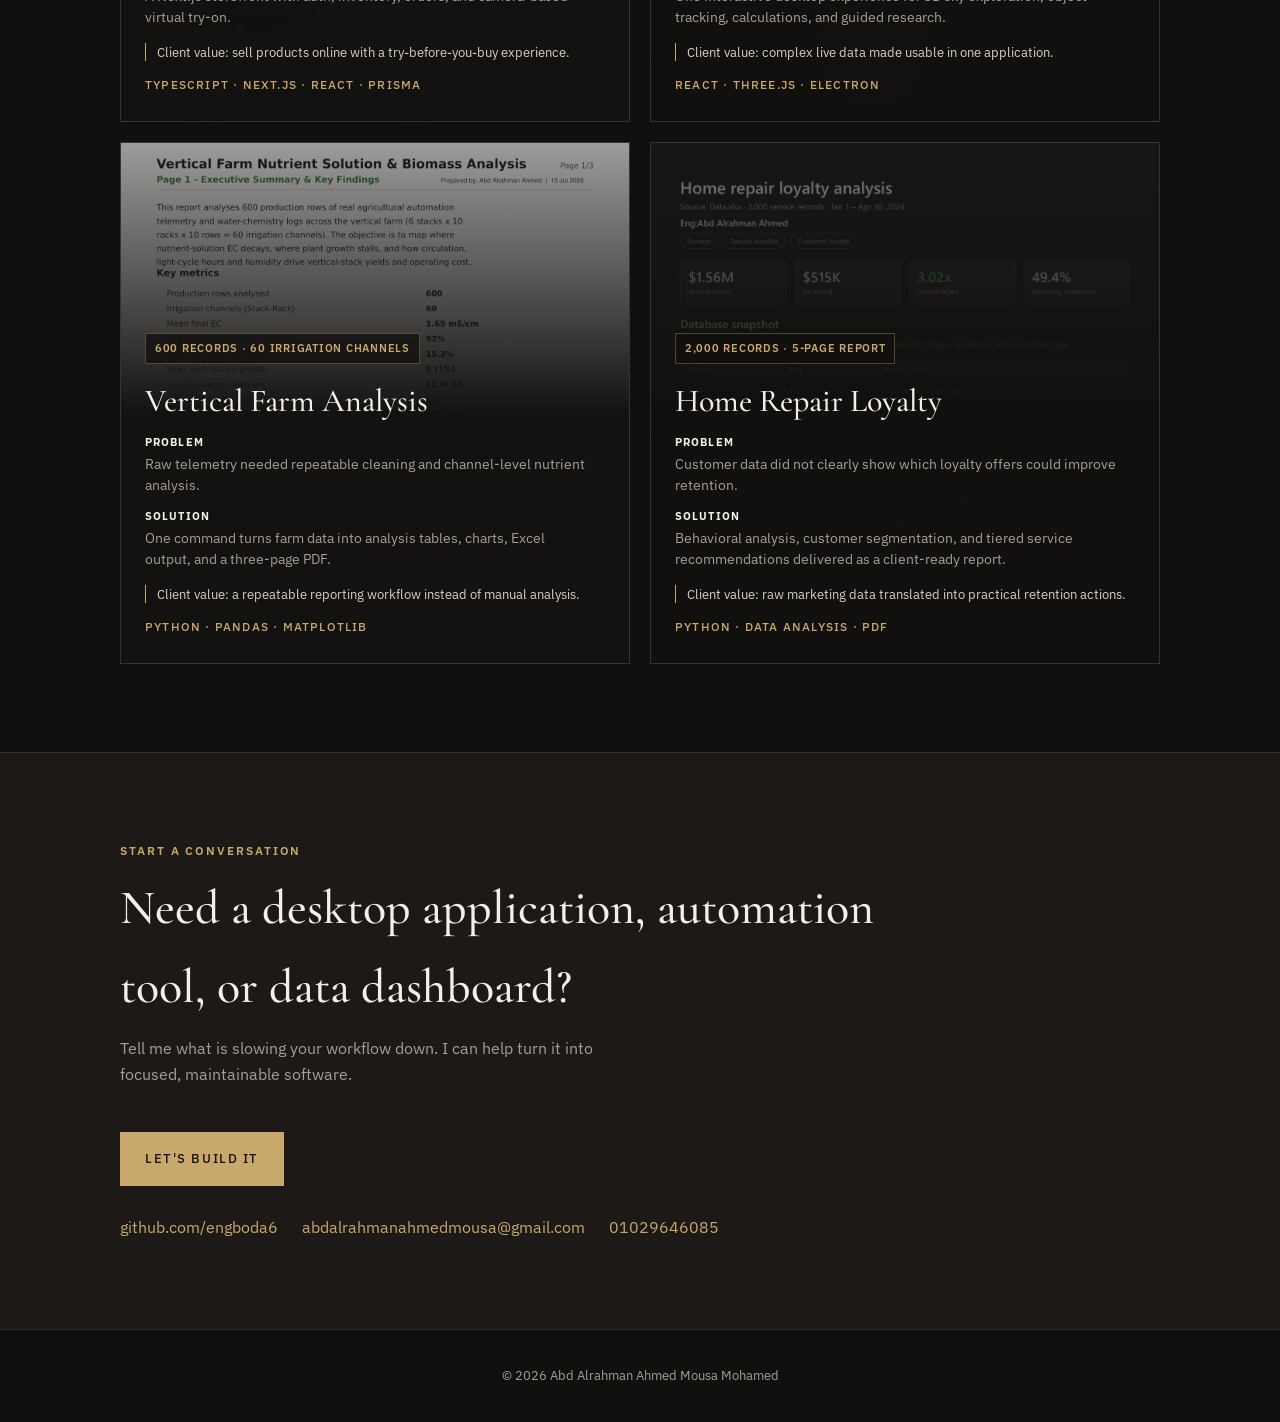
==== commit 34aa7931: "Rename Glasses Store project title to Online Store. Co-authored-by: Cursor <cursoragent@cursor.com>" ====
--- a/index.html
+++ b/index.html
@@ -73,10 +73,10 @@
               ></div>
               <div class="project-body">
                 <span class="project-outcome">Full-stack store · Virtual try-on</span>
-                <h3>Glasses Store</h3>
-                <p><strong>Problem</strong> An eyewear shop needed an online catalog, cart, and admin tools in one place.</p>
+                <h3>Online Store</h3>
+                <p><strong>Problem</strong> A retailer needed an online catalog, cart, and admin tools in one place.</p>
                 <p><strong>Solution</strong> A Next.js storefront with auth, inventory, orders, and camera-based virtual try-on.</p>
-                <span class="project-value">Client value: sell frames online with a try-before-you-buy experience.</span>
+                <span class="project-value">Client value: sell products online with a try-before-you-buy experience.</span>
                 <span class="project-meta">TypeScript · Next.js · React · Prisma</span>
               </div>
             </a>
